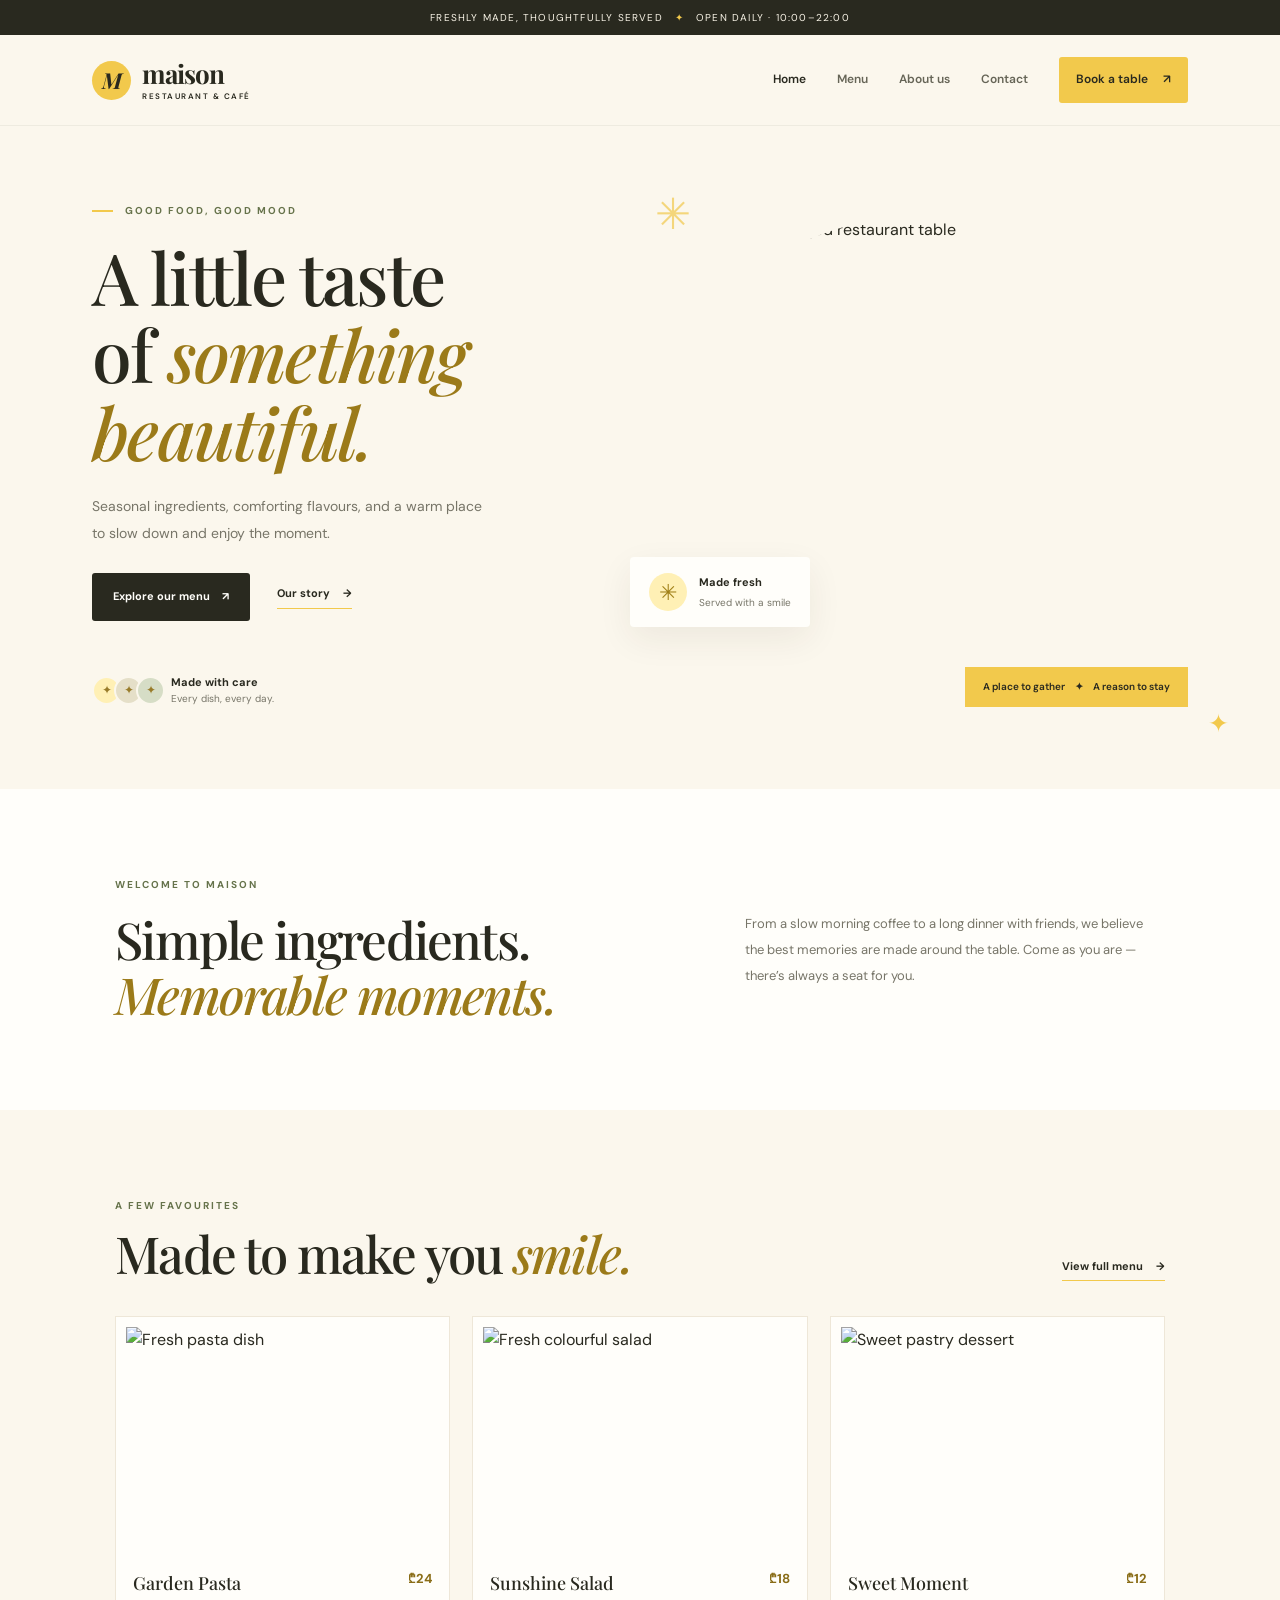
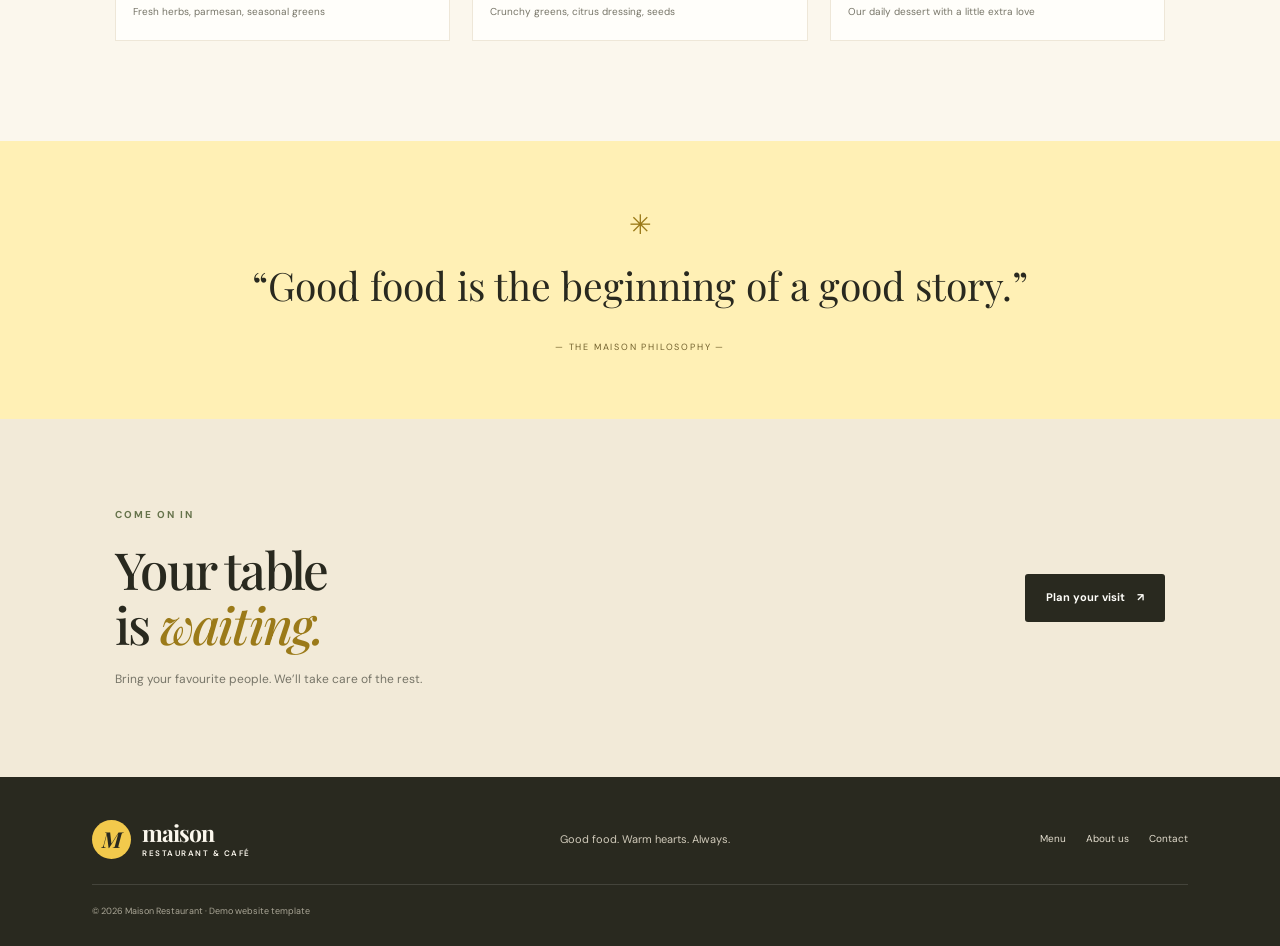
==== index.html @ a5c9a7ef "Add files via upload" ====
<!DOCTYPE html>
<html lang="en">
<head>
  <meta charset="UTF-8">
  <meta name="viewport" content="width=device-width, initial-scale=1.0">
  <meta name="description" content="A warm, modern restaurant website demo.">
  <title>Maison — Restaurant & Café</title>
  <link rel="stylesheet" href="style.css">
</head>
<body>
  <div class="topbar">Freshly made, thoughtfully served <span>✦</span> Open daily · 10:00–22:00</div>
  <header class="site-header">
    <a class="brand" href="index.html"><span class="brand-mark">M</span><span>maison<small>RESTAURANT & CAFÉ</small></span></a>
    <button class="nav-toggle" aria-label="Open navigation" aria-expanded="false">☰</button>
    <nav class="nav-links">
      <a class="active" href="index.html">Home</a><a href="menu.html">Menu</a><a href="about us.html">About us</a><a href="contact.html">Contact</a>
      <a class="nav-cta" href="contact.html#reservation">Book a table <span>↗</span></a>
    </nav>
  </header>
  <main>
    <section class="hero">
      <div class="hero-copy">
        <p class="eyebrow"><span></span> GOOD FOOD, GOOD MOOD</p>
        <h1>A little taste<br>of <em>something</em><br><em>beautiful.</em></h1>
        <p class="hero-text">Seasonal ingredients, comforting flavours, and a warm place to slow down and enjoy the moment.</p>
        <div class="hero-actions"><a class="button button-dark" href="menu.html">Explore our menu <span>↗</span></a><a class="text-link" href="about us.html">Our story <span>→</span></a></div>
        <div class="hero-note"><div class="avatar-stack"><span>✦</span><span>✦</span><span>✦</span></div><p><strong>Made with care</strong><br><small>Every dish, every day.</small></p></div>
      </div>
      <div class="hero-visual">
        <!-- Replace this image with a restaurant or food photo of your choice. -->
        <img src="https://images.unsplash.com/photo-1414235077428-338989a2e8c0?auto=format&fit=crop&w=1200&q=85" alt="Beautifully arranged restaurant table">
        <div class="floating-card"><span class="sun-icon">✳</span><div><strong>Made fresh</strong><small>Served with a smile</small></div></div>
        <div class="image-caption">A place to gather <span>✦</span> A reason to stay</div>
      </div>
      <div class="hero-decor decor-one">✳</div><div class="hero-decor decor-two">✦</div>
    </section>
    <section class="welcome section-pad">
      <div class="section-heading"><p class="eyebrow">WELCOME TO MAISON</p><h2>Simple ingredients.<br><em>Memorable moments.</em></h2></div>
      <p class="welcome-copy">From a slow morning coffee to a long dinner with friends, we believe the best memories are made around the table. Come as you are — there’s always a seat for you.</p>
    </section>
    <section class="featured section-pad">
      <div class="section-top"><div><p class="eyebrow">A FEW FAVOURITES</p><h2>Made to make you <em>smile.</em></h2></div><a class="text-link" href="menu.html">View full menu <span>→</span></a></div>
      <div class="food-grid">
        <article class="food-card"><img src="https://images.unsplash.com/photo-1473093295043-cdd812d0e601?auto=format&fit=crop&w=700&q=80" alt="Fresh pasta dish"><div class="food-info"><div><h3>Garden Pasta</h3><p>Fresh herbs, parmesan, seasonal greens</p></div><strong>₾24</strong></div></article>
        <article class="food-card"><img src="https://images.unsplash.com/photo-1547592180-85f173990554?auto=format&fit=crop&w=700&q=80" alt="Fresh colourful salad"><div class="food-info"><div><h3>Sunshine Salad</h3><p>Crunchy greens, citrus dressing, seeds</p></div><strong>₾18</strong></div></article>
        <article class="food-card"><img src="https://images.unsplash.com/photo-1488477181946-6428a0291777?auto=format&fit=crop&w=700&q=80" alt="Sweet pastry dessert"><div class="food-info"><div><h3>Sweet Moment</h3><p>Our daily dessert with a little extra love</p></div><strong>₾12</strong></div></article>
      </div>
    </section>
    <section class="quote-band"><span class="quote-star">✳</span><p>“Good food is the beginning of a good story.”</p><small>— THE MAISON PHILOSOPHY —</small></section>
    <section class="visit section-pad"><div><p class="eyebrow">COME ON IN</p><h2>Your table<br>is <em>waiting.</em></h2><p>Bring your favourite people. We’ll take care of the rest.</p></div><a class="button button-dark" href="contact.html#reservation">Plan your visit <span>↗</span></a></section>
  </main>
  <footer class="site-footer"><a class="brand brand-footer" href="index.html"><span class="brand-mark">M</span><span>maison<small>RESTAURANT & CAFÉ</small></span></a><p>Good food. Warm hearts. Always.</p><div class="footer-links"><a href="menu.html">Menu</a><a href="about us.html">About us</a><a href="contact.html">Contact</a></div><small>© 2026 Maison Restaurant · Demo website template</small></footer>
  <script src="script.js"></script>
</body>
</html>
---- style.css ----
@import url('https://fonts.googleapis.com/css2?family=DM+Sans:wght@400;500;600;700&family=Playfair+Display:ital,wght@0,500;0,600;0,700;1,500;1,600&display=swap');

:root{--cream:#fbf7ed;--cream-deep:#f2ead8;--yellow:#f2c94c;--yellow-light:#fff0b5;--ink:#29291f;--muted:#777568;--white:#fffefa;--line:#e7dfcd;--green:#66734b}
*{box-sizing:border-box;margin:0;padding:0}
html{scroll-behavior:smooth}
body{font-family:'DM Sans',sans-serif;background:var(--cream);color:var(--ink);line-height:1.6}
a{color:inherit;text-decoration:none}
img{display:block;max-width:100%;width:100%;object-fit:cover}
.topbar{min-height:35px;background:var(--ink);color:#f9f4e7;display:flex;align-items:center;justify-content:center;gap:12px;font-size:10px;letter-spacing:.12em;text-transform:uppercase;padding:7px 18px;text-align:center}
.topbar span{color:var(--yellow)}
.site-header{height:91px;padding:0 7.2%;display:flex;align-items:center;justify-content:space-between;background:var(--cream);position:relative;z-index:10;border-bottom:1px solid rgba(41,41,31,.06)}
.brand{display:flex;align-items:center;gap:11px;font-family:'Playfair Display',serif;font-size:26px;font-weight:700;letter-spacing:-1px;line-height:1}
.brand-mark{width:39px;height:39px;display:grid;place-items:center;border-radius:50%;background:var(--yellow);font-size:22px;font-style:italic}
.brand small{display:block;font-family:'DM Sans',sans-serif;font-size:8px;letter-spacing:.19em;font-weight:600;margin-top:5px}
.nav-links{display:flex;align-items:center;gap:31px;font-size:12px;font-weight:600}
.nav-links>a:not(.nav-cta){color:#666557;transition:color .2s}
.nav-links>a:hover,.nav-links>a.active{color:var(--ink)}
.nav-cta{background:var(--yellow);padding:13px 17px;border-radius:3px;color:var(--ink)}
.nav-cta span,.button span{padding-left:12px}
.nav-toggle{display:none;border:0;background:none;font-size:25px;cursor:pointer}
.hero{min-height:615px;padding:72px 7.2% 82px;display:grid;grid-template-columns:1fr 1.02fr;align-items:center;gap:6%;position:relative;overflow:hidden}
.hero-copy{padding:5px 0 0;position:relative;z-index:2}
.eyebrow{font-size:10px;letter-spacing:.2em;font-weight:700;color:var(--green);margin-bottom:19px}
.eyebrow span{display:inline-block;width:21px;height:2px;background:var(--yellow);vertical-align:middle;margin-right:8px}
h1,h2{font-family:'Playfair Display',serif;font-weight:500;line-height:1.08;letter-spacing:-1.8px}
.hero h1{font-size:clamp(50px,5.6vw,79px)}
h1 em,h2 em,.about-banner em{font-weight:500;color:#9b7a19}
.hero-text{max-width:390px;color:var(--muted);font-size:14px;line-height:1.9;margin:23px 0 27px}
.hero-actions{display:flex;align-items:center;gap:27px}
.button{display:inline-flex;align-items:center;justify-content:center;padding:15px 21px;font-size:11px;font-weight:700;border-radius:3px;transition:transform .2s,background .2s}
.button:hover{transform:translateY(-2px)}
.button-dark{background:var(--ink);color:var(--white)}
.button-dark:hover{background:#464638}
.button-light{background:var(--yellow);color:var(--ink)}
.text-link{font-size:11px;font-weight:700;border-bottom:1px solid var(--yellow);padding-bottom:5px}
.text-link span{padding-left:10px}
.hero-note{display:flex;align-items:center;gap:13px;margin-top:54px}
.avatar-stack{display:flex;align-items:center}
.avatar-stack span{width:29px;height:29px;border-radius:50%;background:var(--yellow-light);border:2px solid var(--cream);display:grid;place-items:center;font-size:12px;color:#987b2a;margin-right:-7px}
.avatar-stack span:nth-child(2){background:#e5dfc8}.avatar-stack span:nth-child(3){background:#d6ddc6}
.hero-note p{font-size:11px;line-height:1.45}.hero-note small{color:var(--muted);font-size:10px}
.hero-visual{position:relative;min-width:0}
.hero-visual>img{height:470px;border-radius:48% 48% 5px 5px;object-fit:cover;object-position:center}
.floating-card{position:absolute;left:-38px;bottom:60px;background:var(--white);padding:16px 19px;display:flex;align-items:center;gap:12px;box-shadow:0 12px 35px #39301a12;border-radius:4px}
.sun-icon{width:38px;height:38px;border-radius:50%;display:grid;place-items:center;background:var(--yellow-light);font-size:22px;color:#a18018}
.floating-card strong,.floating-card small{display:block;font-size:11px}.floating-card small{font-size:10px;color:var(--muted);margin-top:3px}
.image-caption{position:absolute;bottom:0;right:0;transform:translateY(50%);background:var(--yellow);padding:12px 18px;font-size:10px;font-weight:600}
.image-caption span{margin:0 8px}
.hero-decor{position:absolute;color:var(--yellow);font-size:43px}.decor-one{top:54px;right:46%;opacity:.7}.decor-two{bottom:45px;right:4%;font-size:25px}
.section-pad{padding:88px 9%}
.welcome{display:grid;grid-template-columns:1fr .8fr;gap:10%;align-items:center;background:var(--white)}
.section-heading h2,.section-top h2,.story-copy h2,.menu-intro h2,.contact-details h2{font-size:clamp(34px,4vw,51px)}
.welcome-copy{font-size:13px;line-height:2;color:var(--muted);max-width:440px}
.featured{padding-top:88px;padding-bottom:100px}
.section-top{display:flex;justify-content:space-between;align-items:end;margin-bottom:35px}
.section-top .eyebrow{margin-bottom:12px}
.food-grid{display:grid;grid-template-columns:repeat(3,1fr);gap:22px}
.food-card{background:var(--white);padding:10px 10px 0;border:1px solid #eee7d8}
.food-card img{height:225px}
.food-info{display:flex;justify-content:space-between;gap:10px;padding:17px 7px 20px}
.food-info h3{font-family:'Playfair Display',serif;font-size:18px;font-weight:500}
.food-info p{font-size:10px;color:var(--muted);margin-top:6px;line-height:1.6}
.food-info strong{font-size:13px;white-space:nowrap;color:#8a6d17}
.quote-band{background:var(--yellow-light);text-align:center;padding:62px 20px}
.quote-star{font-size:27px;color:#9b7a19}
.quote-band p{font-family:'Playfair Display',serif;font-size:clamp(25px,3.3vw,39px);margin:8px 0 15px}
.quote-band small{font-size:9px;letter-spacing:.2em;color:#71602c}
.visit{display:flex;justify-content:space-between;align-items:center;gap:25px;background:var(--cream-deep)}
.visit h2{font-size:clamp(38px,4vw,53px)}
.visit>div>p:last-child{font-size:12px;color:var(--muted);margin-top:17px}
.site-footer{padding:43px 7.2% 28px;display:flex;align-items:center;justify-content:space-between;gap:25px;flex-wrap:wrap;background:var(--ink);color:var(--cream)}
.brand-footer{font-size:23px}.brand-footer .brand-mark{color:var(--ink)}
.site-footer>p{font-size:11px;color:#d0caba}
.footer-links{display:flex;gap:20px;font-size:10px;color:#e3ddce}
.site-footer>small{width:100%;padding-top:19px;border-top:1px solid #ffffff20;font-size:9px;color:#aaa696}
.page-hero{min-height:320px;text-align:center;padding:75px 20px 65px;position:relative;overflow:hidden;background:var(--yellow-light)}
.page-hero .eyebrow{margin-bottom:17px}
.page-hero h1{font-size:clamp(44px,5.5vw,68px)}
.page-hero>p:not(.eyebrow){max-width:480px;margin:19px auto 0;color:#77705a;font-size:13px}
.page-hero-shape{position:absolute;right:13%;top:60px;font-size:58px;color:#e6c65b;opacity:.7}
.menu-layout{display:grid;grid-template-columns:.75fr 1.25fr;gap:10%;background:var(--white)}
.menu-intro{position:sticky;top:30px;align-self:start}
.menu-intro>p:not(.eyebrow){font-size:12px;line-height:1.9;color:var(--muted);margin-top:20px;max-width:280px}
.menu-badge{display:inline-flex;align-items:center;gap:12px;margin-top:38px;background:var(--cream);padding:15px 18px;color:#a18018;font-size:22px}
.menu-badge span{font-size:10px;line-height:1.6;color:var(--ink)}
.menu-category{margin-bottom:37px}
.menu-category h3{font-size:10px;letter-spacing:.15em;color:#9b7a19;padding-bottom:12px;border-bottom:1px solid var(--line);margin-bottom:5px}
.menu-category h3 span{color:var(--ink);font-size:17px;letter-spacing:0;font-family:'Playfair Display',serif;margin-left:10px;font-weight:500}
.menu-item{display:flex;justify-content:space-between;gap:18px;padding:16px 0;border-bottom:1px dashed var(--line)}
.menu-item h4{font-family:'Playfair Display',serif;font-size:16px;font-weight:500}
.menu-item p{font-size:10px;color:var(--muted);margin-top:4px}
.menu-item strong{font-size:12px;color:#8a6d17;white-space:nowrap}
.menu-cta{text-align:center;background:var(--cream-deep);padding:65px 20px}
.menu-cta .eyebrow{margin-bottom:12px}.menu-cta h2{font-size:clamp(32px,4vw,46px);margin-bottom:24px}
.story{display:grid;grid-template-columns:1fr 1fr;gap:9%;align-items:center;background:var(--white)}
.story-image{position:relative;padding:0 25px 25px 0}
.story-image:before{content:"";position:absolute;inset:25px 0 0 25px;background:var(--yellow-light);z-index:0}
.story-image img{position:relative;z-index:1;height:430px}
.image-sticker{position:absolute;z-index:2;right:-10px;bottom:0;width:94px;height:94px;border-radius:50%;background:var(--yellow);display:grid;place-items:center;text-align:center;font-family:'Playfair Display',serif;font-size:16px;line-height:1.25;transform:rotate(8deg)}
.story-copy>p:not(.eyebrow){font-size:12px;line-height:2;color:var(--muted);margin-top:18px}
.story-copy .text-link{display:inline-block;margin-top:25px}
.values{background:var(--cream)}
.value-grid{display:grid;grid-template-columns:repeat(3,1fr);gap:35px;margin-top:45px}
.value-grid article{padding:28px;background:var(--white);border-top:3px solid var(--yellow)}
.value-grid article>span{font-size:25px;color:#a18018}
.value-grid h3{font-family:'Playfair Display',serif;font-size:20px;font-weight:500;margin:14px 0 8px}
.value-grid p{font-size:11px;color:var(--muted);line-height:1.9}
.about-banner{padding:62px 9%;display:flex;align-items:center;justify-content:space-between;gap:20px;background:var(--ink);color:var(--cream)}
.about-banner>p{font-family:'Playfair Display',serif;font-size:clamp(30px,4vw,48px);line-height:1.2}
.contact-layout{display:grid;grid-template-columns:.8fr 1.2fr;gap:10%;align-items:start;background:var(--white)}
.contact-details>p:not(.eyebrow){font-size:12px;color:var(--muted)}
.contact-block{display:flex;gap:15px;margin-top:29px}
.contact-icon{width:39px;height:39px;flex-shrink:0;display:grid;place-items:center;background:var(--yellow-light);border-radius:50%;font-size:18px}
.contact-block h3{font-family:'Playfair Display',serif;font-size:17px;font-weight:500}
.contact-block p{font-size:11px;color:var(--muted);line-height:1.8;margin-top:4px}
.contact-details .contact-hint{font-size:10px!important;line-height:1.7;background:var(--cream);padding:12px;margin-top:28px}
.contact-form{background:var(--cream);padding:32px}
.contact-form .eyebrow{margin-bottom:10px}
.contact-form h2{font-size:32px;margin-bottom:25px}
.contact-form label{display:block;font-size:10px;font-weight:700;margin:15px 0 7px}
.contact-form input,.contact-form select,.contact-form textarea{width:100%;padding:12px 13px;border:1px solid var(--line);background:var(--white);font:inherit;font-size:11px;color:var(--ink);border-radius:2px;outline:none}
.contact-form input:focus,.contact-form select:focus,.contact-form textarea:focus{border-color:#c6a534}
.contact-form textarea{resize:vertical}
.form-row{display:grid;grid-template-columns:1fr 1fr;gap:14px}
.form-submit{border:0;cursor:pointer;margin-top:20px;width:100%}
.form-note,.form-feedback{font-size:10px;color:var(--muted);line-height:1.7;margin-top:12px}
.form-feedback{color:var(--green);font-weight:600}
.map-placeholder{min-height:230px;display:grid;place-items:center;text-align:center;background:repeating-linear-gradient(45deg,#f0eadb,#f0eadb 15px,#f5f0e5 15px,#f5f0e5 30px);padding:40px 20px}
.map-placeholder>div{background:var(--white);padding:25px 35px;max-width:440px;box-shadow:0 8px 30px #302b1710}
.map-placeholder span{font-size:24px;color:#a18018}
.map-placeholder h2{font-size:26px;margin:7px 0}
.map-placeholder p{font-size:10px;color:var(--muted)}
@media(max-width:900px){.site-header{padding:0 5%;height:78px}.nav-links{gap:16px}.hero{padding:55px 6%;gap:5%}.hero-visual>img{height:400px}.section-pad{padding:70px 6%}.food-card img{height:175px}.menu-layout,.contact-layout{gap:6%}.story{gap:6%}.story-image img{height:380px}}
@media(max-width:700px){.topbar{font-size:8px;letter-spacing:.07em}.site-header{height:73px}.brand{font-size:23px}.nav-toggle{display:block}.nav-links{display:none;position:absolute;left:0;right:0;top:73px;padding:20px 6% 25px;background:var(--cream);border-bottom:1px solid var(--line);flex-direction:column;align-items:stretch;gap:0;box-shadow:0 15px 20px #0000000a}.nav-links.open{display:flex}.nav-links>a{padding:12px 0}.nav-links .nav-cta{padding:13px 15px;text-align:center;margin-top:7px}.hero{grid-template-columns:1fr;padding:48px 7% 65px;gap:48px}.hero h1{font-size:clamp(53px,13vw,75px)}.hero-text{font-size:13px}.hero-note{margin-top:35px}.hero-visual{margin:0 8%}.hero-visual>img{height:380px}.floating-card{left:-24px;bottom:45px;padding:12px}.image-caption{font-size:8px}.decor-one{right:7%;top:30px}.decor-two{right:2%;bottom:30px}.welcome{grid-template-columns:1fr;gap:24px}.section-pad{padding:60px 7%}.section-top{align-items:start;gap:20px;flex-direction:column}.food-grid{grid-template-columns:1fr;gap:18px}.food-card img{height:245px}.food-info h3{font-size:20px}.food-info p{font-size:11px}.visit{align-items:start;flex-direction:column}.site-footer{padding:38px 7%;gap:20px}.site-footer>p{width:100%;order:2}.footer-links{order:3}.site-footer>small{order:4}.page-hero{padding:65px 7%;min-height:290px}.page-hero-shape{right:5%;top:22px;font-size:35px}.menu-layout,.story,.contact-layout{grid-template-columns:1fr;gap:45px}.menu-intro{position:static}.menu-intro>p:not(.eyebrow){max-width:430px}.menu-badge{margin-top:22px}.menu-category h3 span{font-size:16px}.story-image{margin:0 10px 0 0}.story-image img{height:350px}.story-copy{padding-bottom:5px}.value-grid{grid-template-columns:1fr;gap:15px;margin-top:30px}.value-grid article{padding:24px}.about-banner{align-items:start;flex-direction:column;padding:50px 7%}.contact-form{padding:25px 20px}.form-row{grid-template-columns:1fr;gap:0}.map-placeholder>div{padding:22px 18px}}
@media(prefers-reduced-motion:reduce){html{scroll-behavior:auto}*,*::before,*::after{transition:none!important}}
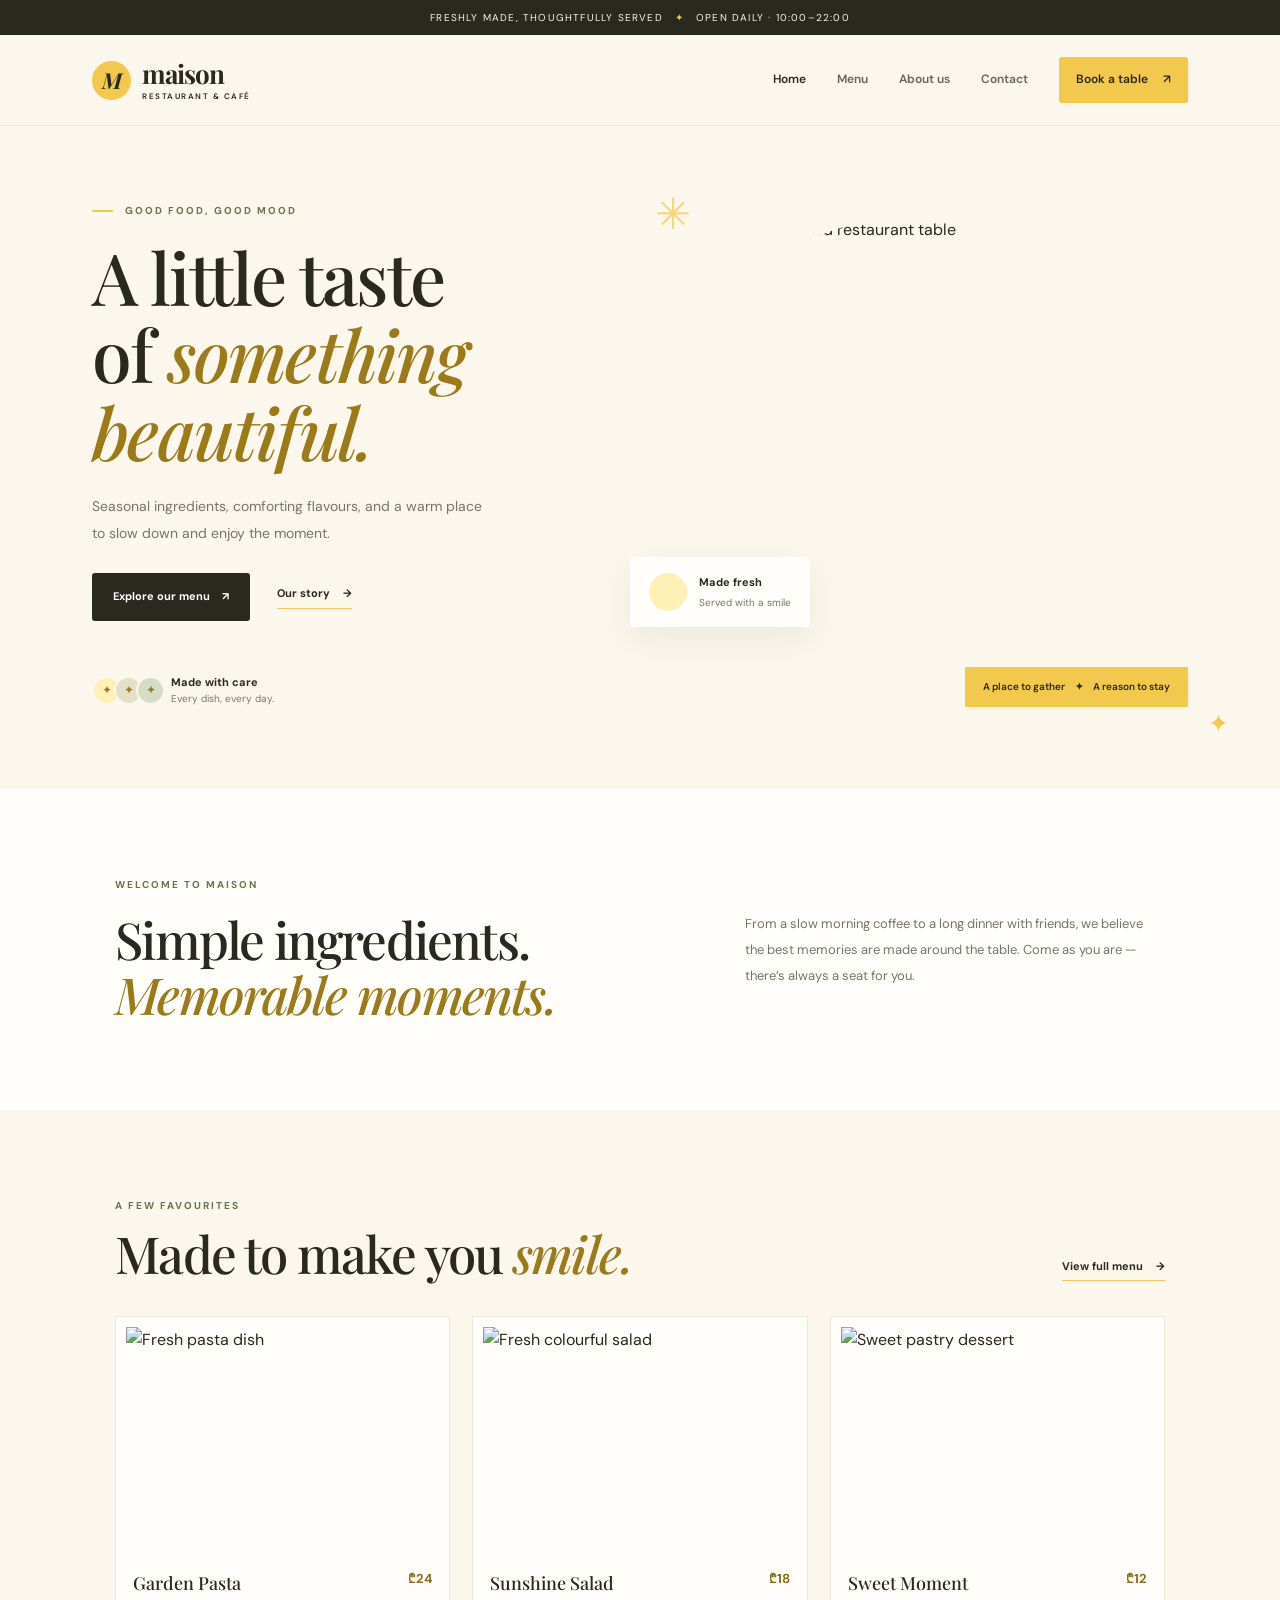
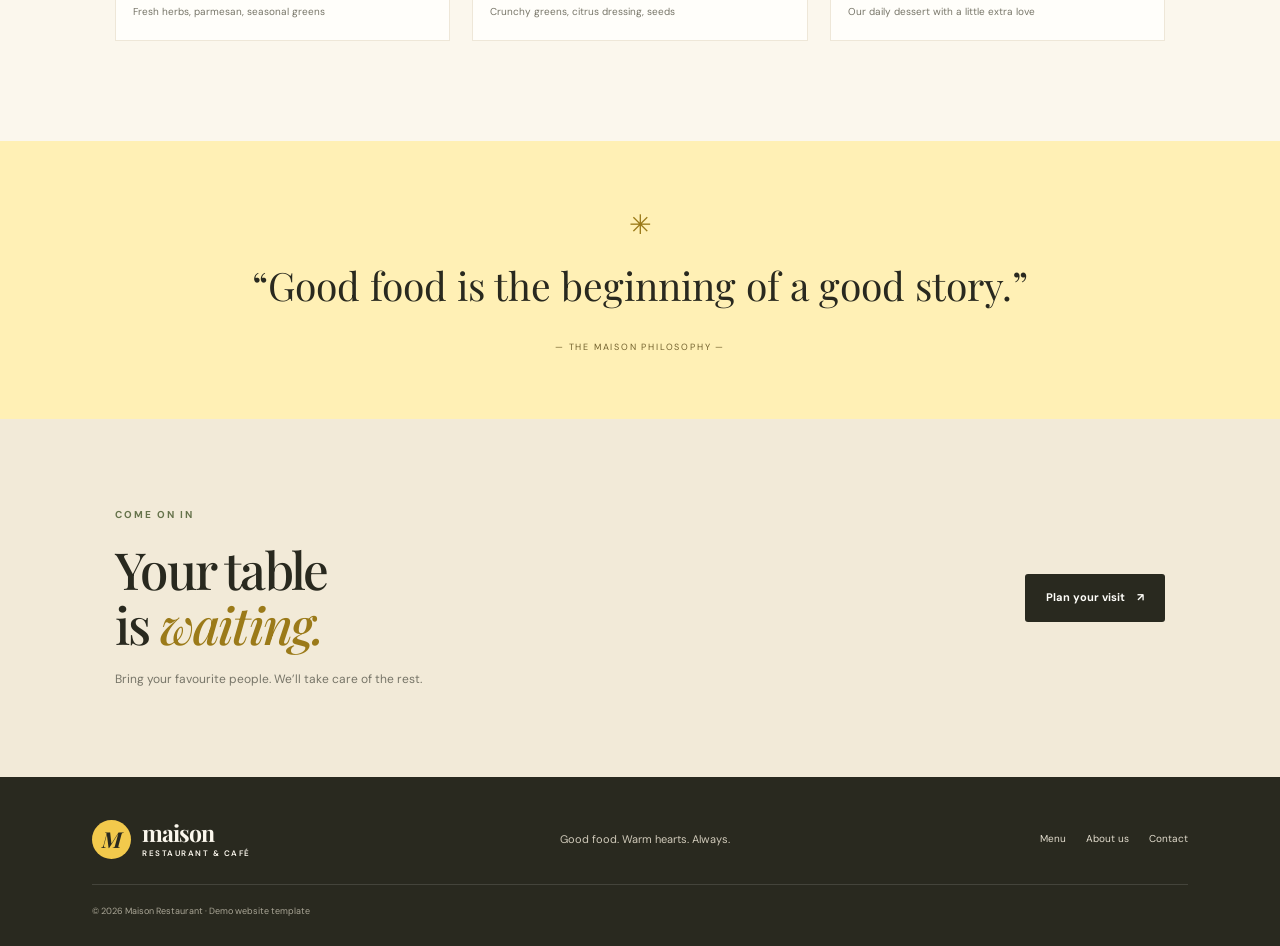
==== commit 40da6379: "Remove sun icon from floating card in index.html" ====
--- a/index.html
+++ b/index.html
@@ -29,7 +29,7 @@
       <div class="hero-visual">
         <!-- Replace this image with a restaurant or food photo of your choice. -->
         <img src="https://images.unsplash.com/photo-1414235077428-338989a2e8c0?auto=format&fit=crop&w=1200&q=85" alt="Beautifully arranged restaurant table">
-        <div class="floating-card"><span class="sun-icon">✳</span><div><strong>Made fresh</strong><small>Served with a smile</small></div></div>
+        <div class="floating-card"><span class="sun-icon"></span><div><strong>Made fresh</strong><small>Served with a smile</small></div></div>
         <div class="image-caption">A place to gather <span>✦</span> A reason to stay</div>
       </div>
       <div class="hero-decor decor-one">✳</div><div class="hero-decor decor-two">✦</div>
@@ -52,4 +52,4 @@
   <footer class="site-footer"><a class="brand brand-footer" href="index.html"><span class="brand-mark">M</span><span>maison<small>RESTAURANT & CAFÉ</small></span></a><p>Good food. Warm hearts. Always.</p><div class="footer-links"><a href="menu.html">Menu</a><a href="about us.html">About us</a><a href="contact.html">Contact</a></div><small>© 2026 Maison Restaurant · Demo website template</small></footer>
   <script src="script.js"></script>
 </body>
-</html>+</html>
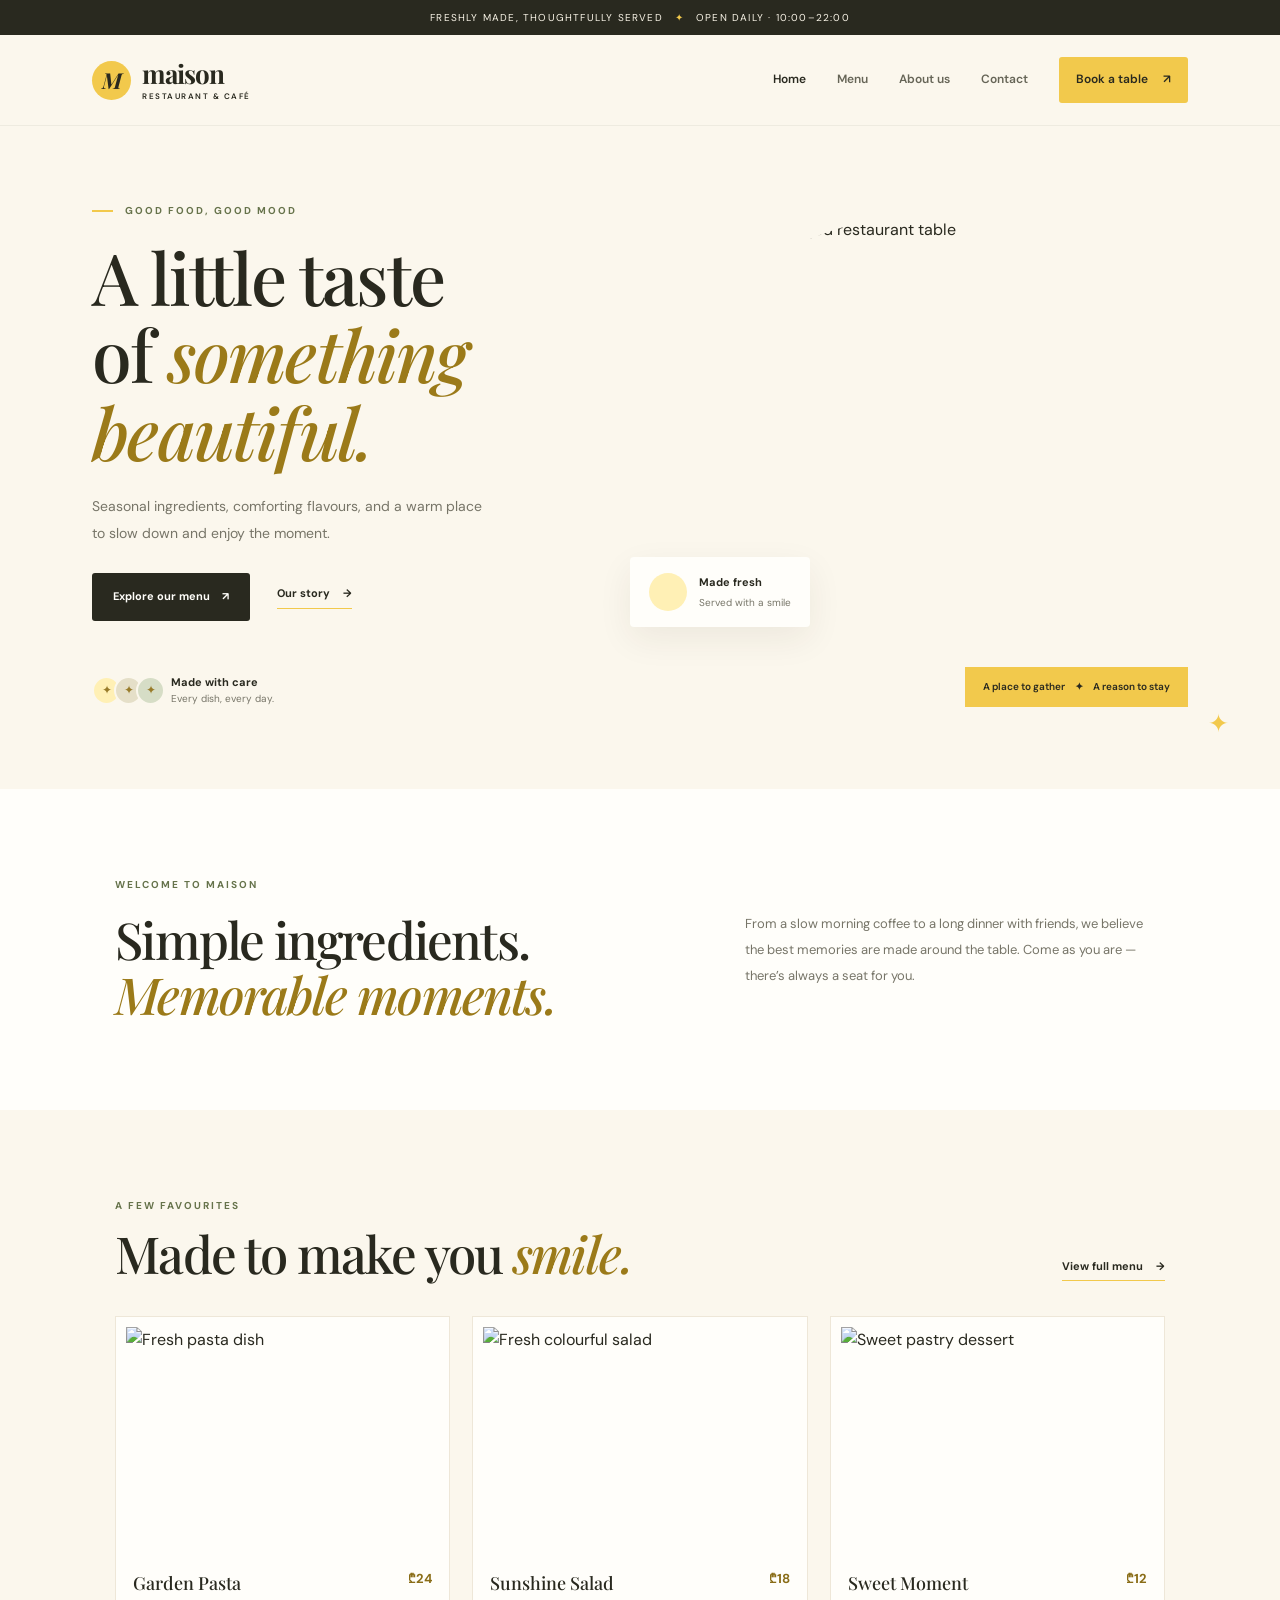
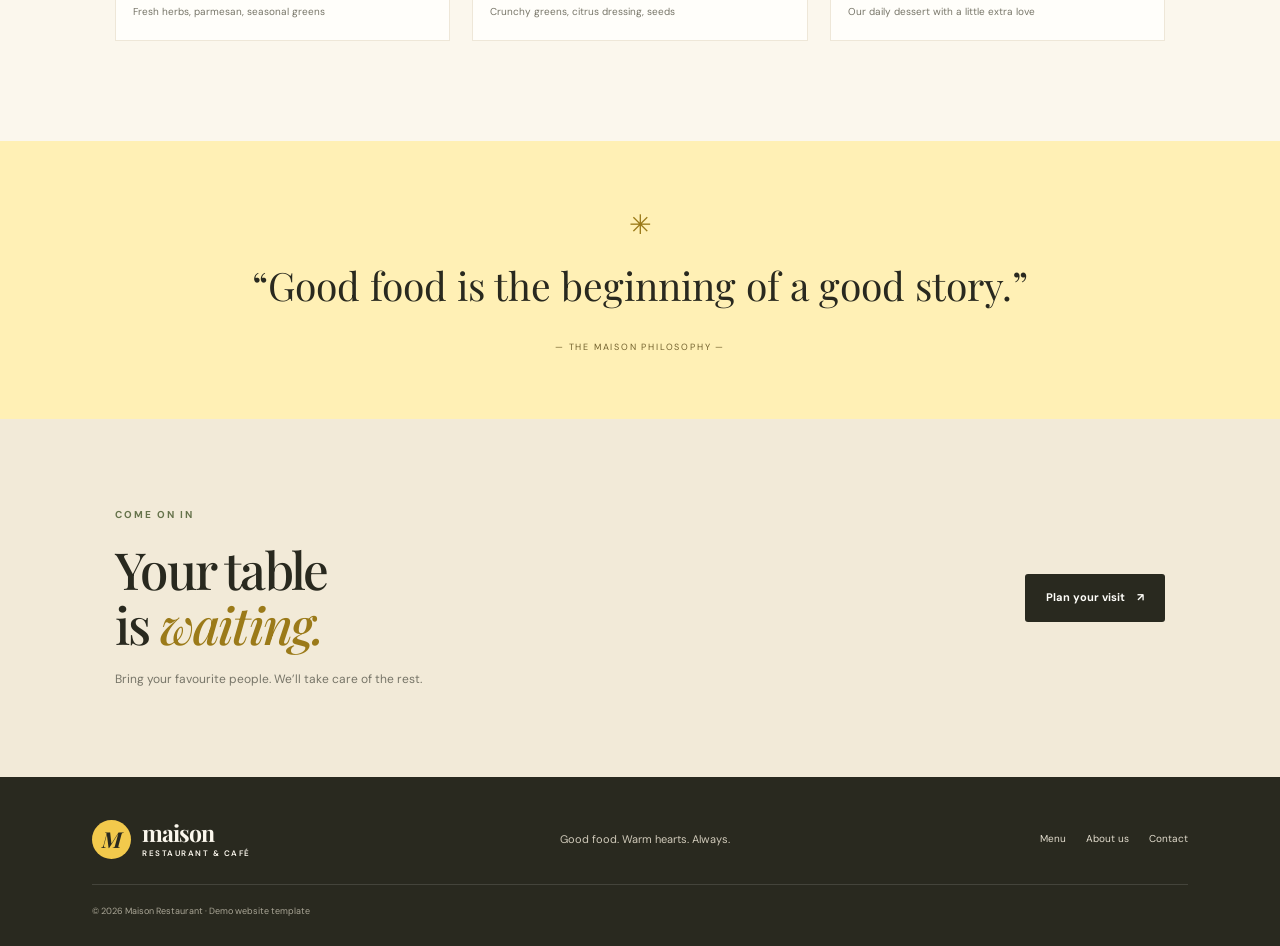
==== commit 1ff8cc11: "Fix hero-decor div structure in index.html" ====
--- a/index.html
+++ b/index.html
@@ -32,7 +32,7 @@
         <div class="floating-card"><span class="sun-icon"></span><div><strong>Made fresh</strong><small>Served with a smile</small></div></div>
         <div class="image-caption">A place to gather <span>✦</span> A reason to stay</div>
       </div>
-      <div class="hero-decor decor-one">✳</div><div class="hero-decor decor-two">✦</div>
+      <div class="hero-decor decor-one"></div><div class="hero-decor decor-two">✦</div>
     </section>
     <section class="welcome section-pad">
       <div class="section-heading"><p class="eyebrow">WELCOME TO MAISON</p><h2>Simple ingredients.<br><em>Memorable moments.</em></h2></div>
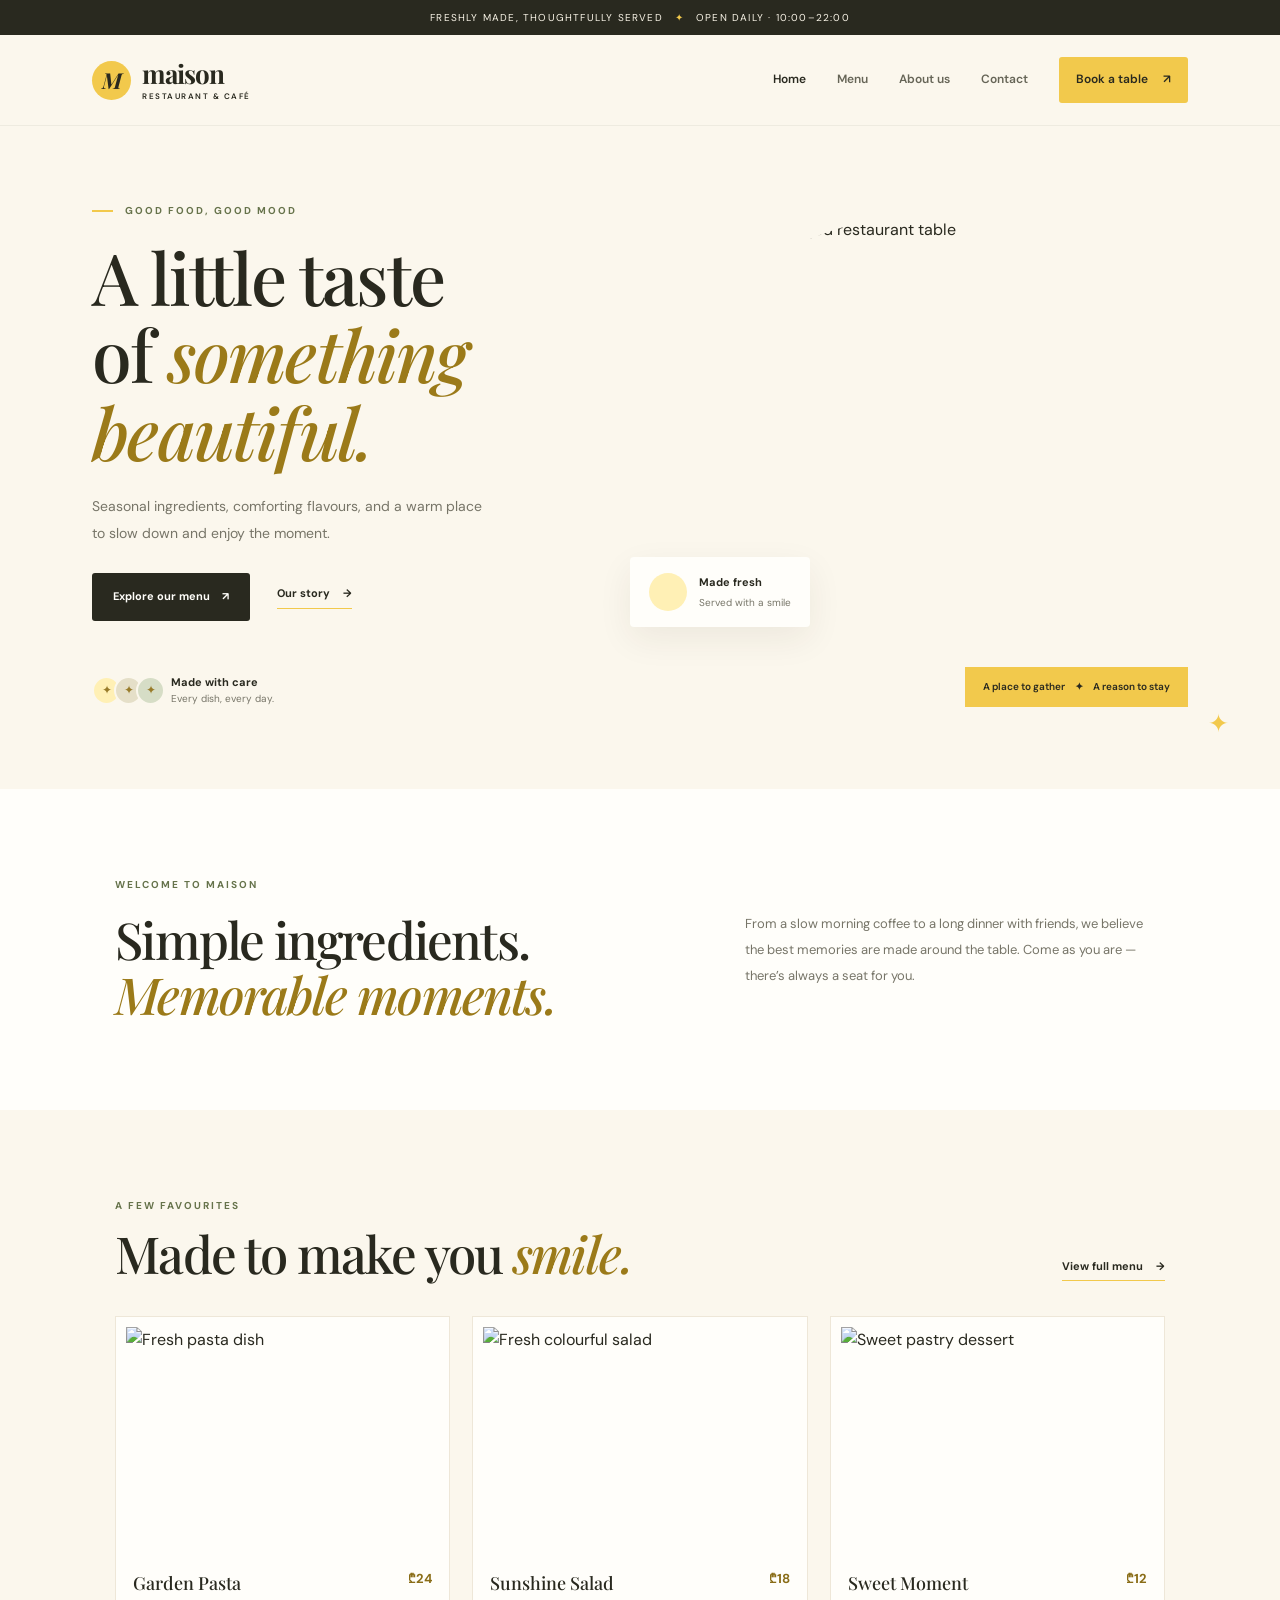
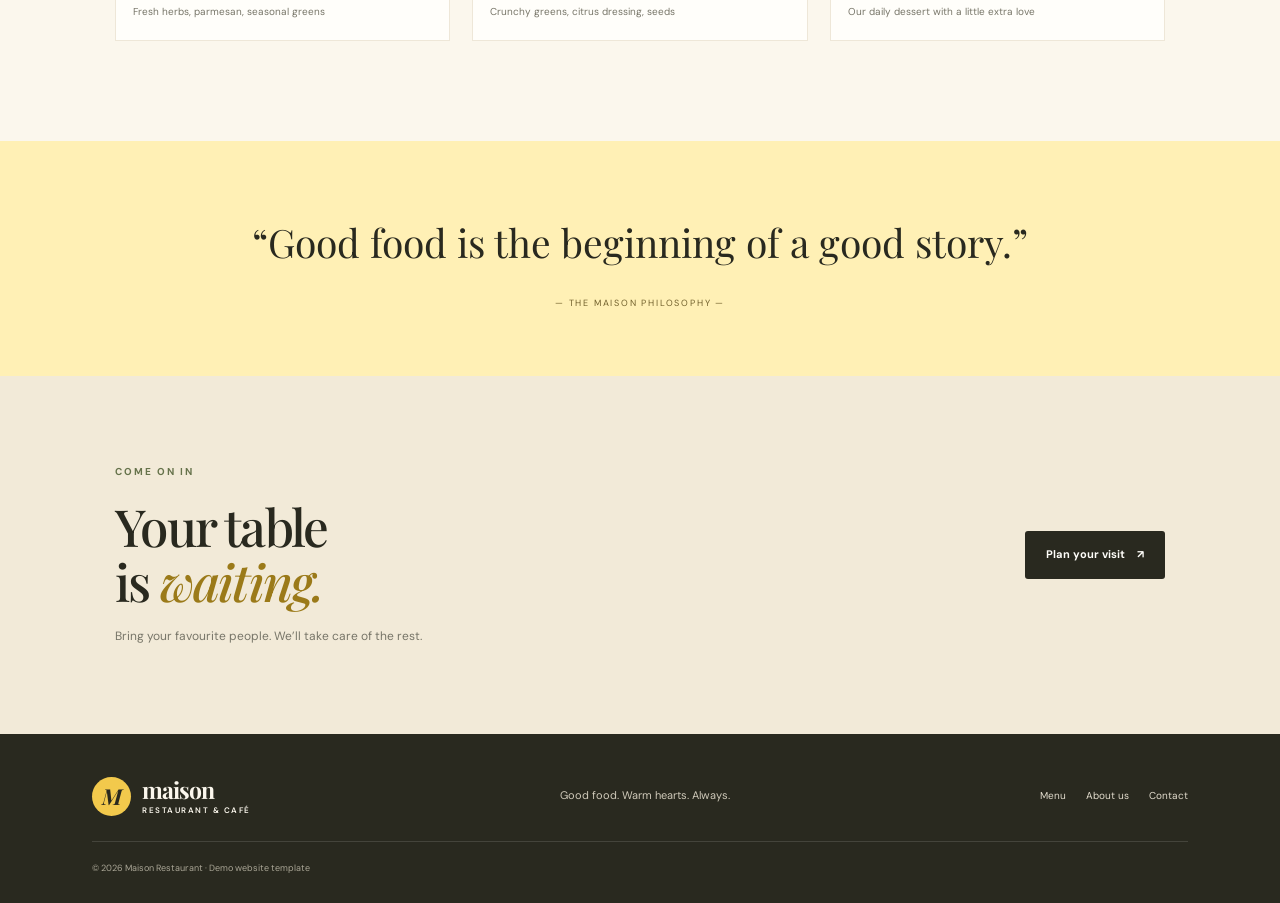
==== commit 41b7db39: "Remove extra star from quote section" ====
--- a/index.html
+++ b/index.html
@@ -46,7 +46,7 @@
         <article class="food-card"><img src="https://images.unsplash.com/photo-1488477181946-6428a0291777?auto=format&fit=crop&w=700&q=80" alt="Sweet pastry dessert"><div class="food-info"><div><h3>Sweet Moment</h3><p>Our daily dessert with a little extra love</p></div><strong>₾12</strong></div></article>
       </div>
     </section>
-    <section class="quote-band"><span class="quote-star">✳</span><p>“Good food is the beginning of a good story.”</p><small>— THE MAISON PHILOSOPHY —</small></section>
+    <section class="quote-band"><span class="quote-star"></span><p>“Good food is the beginning of a good story.”</p><small>— THE MAISON PHILOSOPHY —</small></section>
     <section class="visit section-pad"><div><p class="eyebrow">COME ON IN</p><h2>Your table<br>is <em>waiting.</em></h2><p>Bring your favourite people. We’ll take care of the rest.</p></div><a class="button button-dark" href="contact.html#reservation">Plan your visit <span>↗</span></a></section>
   </main>
   <footer class="site-footer"><a class="brand brand-footer" href="index.html"><span class="brand-mark">M</span><span>maison<small>RESTAURANT & CAFÉ</small></span></a><p>Good food. Warm hearts. Always.</p><div class="footer-links"><a href="menu.html">Menu</a><a href="about us.html">About us</a><a href="contact.html">Contact</a></div><small>© 2026 Maison Restaurant · Demo website template</small></footer>
